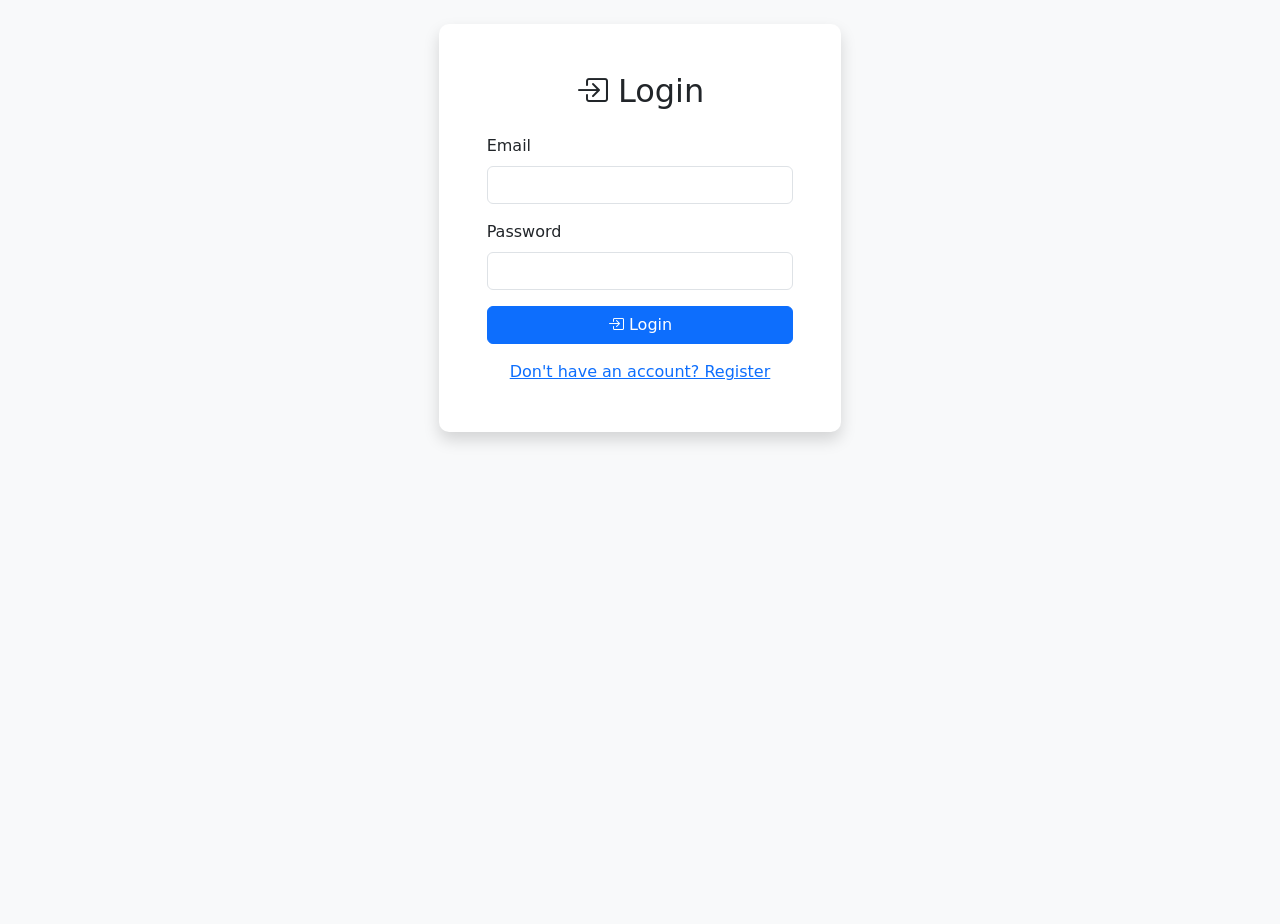
==== frontend/index.html @ fdb64521 "+ front/html: add index.html implementation" ====
<!DOCTYPE html>
<html lang="en">
<head>
    <meta charset="UTF-8">
    <meta name="viewport" content="width=device-width, initial-scale=1.0">
    <title>Reverse Gantt - Project Management</title>
    <link href="https://cdn.jsdelivr.net/npm/bootstrap@5.3.0/dist/css/bootstrap.min.css" rel="stylesheet">
    <link href="https://cdn.jsdelivr.net/npm/bootstrap-icons@1.10.0/font/bootstrap-icons.css" rel="stylesheet">
    <link href="css/style.css" rel="stylesheet">
</head>
<body>
    <nav class="navbar navbar-expand-lg navbar-dark bg-primary" id="main-nav"></nav>

    <div class="toast-container position-fixed top-0 end-0 p-3"></div>

    <div id="app-content" class="container-fluid mt-4">
        <div id="login-page" class="auth-page"></div>
        <div id="register-page" class="auth-page"></div>
        <div id="projects-page"></div>
        <div id="project-details-page"></div>
        <div id="teachers-page"></div>
        <div id="task-details-page"></div>
    </div>

    <div id="modals-container"></div>

    <script src="https://cdn.jsdelivr.net/npm/bootstrap@5.3.0/dist/js/bootstrap.bundle.min.js"></script>
    
    <!-- Core -->
    <script src="js/templates.js"></script>
    <script src="js/jwt.js"></script>
    <script src="js/api.js"></script>
    <script src="js/auth.js"></script>
    <script src="js/notifications.js"></script>
    
    <!-- Main app -->
    <script src="js/app.js"></script>
    
    <!-- Modules -->
    <script src="js/utils.js"></script>
    <script src="js/projects.js"></script>
    <script src="js/tasks.js"></script>
    <script src="js/members.js"></script>
    <script src="js/gantt.js"></script>
    <script src="js/reviews.js"></script>
    <script src="js/export.js"></script>
    <script src="js/teachers.js"></script>
    <script src="js/artifacts.js"></script>
    <script src="js/settings.js"></script>
</body>
</html>
---- frontend/css/style.css ----
body {
    background-color: #f8f9fa;
    min-height: 100vh;
}

.auth-page {
    min-height: 100vh;
    display: flex;
    align-items: center;
    justify-content: center;
}

.card {
    border: none;
    border-radius: 10px;
}

.navbar-brand {
    font-weight: bold;
}

#main-nav {
    display: none;
}

.project-card {
    transition: transform 0.2s;
    cursor: pointer;
}

.project-card:hover {
    transform: translateY(-5px);
    box-shadow: 0 4px 8px rgba(0,0,0,0.1);
}

#projects-filter {
    display: none;
}

.task-item {
    border-left: 3px solid #007bff;
    padding-left: 15px;
    margin-bottom: 10px;
}

.task-item.critical {
    border-left-color: #dc3545;
}

.task-item.completed {
    opacity: 0.6;
}

.member-badge {
    display: inline-block;
    margin-right: 5px;
    margin-bottom: 5px;
}

.leader-badge {
    background-color: #ffc107;
    color: #000;
}

.status-badge {
    padding: 4px 8px;
    border-radius: 4px;
    font-size: 0.85em;
}

.status-planned {
    background-color: #6c757d;
    color: white;
}

.status-in-progress {
    background-color: #0d6efd;
    color: white;
}

.status-completed {
    background-color: #198754;
    color: white;
}

.status-blocked {
    background-color: #dc3545;
    color: white;
}

.dependency-item {
    padding: 8px;
    background-color: #f8f9fa;
    border-radius: 4px;
    margin-bottom: 5px;
    display: flex;
    justify-content: space-between;
    align-items: center;
}

.btn-action {
    padding: 2px 8px;
    font-size: 0.85em;
}

#toast {
    min-width: 300px;
}

.toast-container {
    z-index: 11;
}

.hidden {
    display: none !important;
}

#register-page,
#projects-page,
#project-details-page,
#teachers-page,
#task-details-page {
    display: none;
}

#login-error,
#register-error {
    display: none;
}

#nav-teachers {
    display: none;
}

#project-form-leader-group,
#task-form-hardness-group,
#task-form-status-group,
#task-form-dates-group,
#task-form-owner-group {
    display: none;
}

#reverse-schedule-result {
    display: none;
}

.gantt-container {
    background: #fff;
    border: 1px solid #dee2e6;
    border-radius: 6px;
    padding: 16px;
}

.gantt-chart {
    position: relative;
    min-height: 200px;
    overflow-x: auto;
}

.gantt-time-scale {
    position: relative;
    background: #f8f9fa;
    border-bottom: 2px solid #dee2e6;
    margin-bottom: 10px;
}

.gantt-time-marker {
    position: absolute;
    border-left: 1px solid #adb5bd;
    height: 100%;
}

.gantt-time-label {
    position: absolute;
    top: 5px;
    left: 2px;
    font-size: 10px;
    color: #6c757d;
    white-space: nowrap;
    background: #f8f9fa;
    padding: 0 2px;
}

.gantt-row {
    position: relative;
    height: 42px;
    margin-bottom: 10px;
}

.gantt-bar {
    position: absolute;
    height: 22px;
    background: #0d6efd;
    color: #fff;
    border-radius: 4px;
    padding: 2px 6px;
    font-size: 12px;
    display: flex;
    align-items: center;
    overflow: hidden;
    white-space: nowrap;
    text-overflow: ellipsis;
    z-index: 2;
    box-shadow: 0 1px 3px rgba(0,0,0,0.2);
}

.gantt-bar.critical {
    background: #dc3545;
}

.gantt-bar-label {
    pointer-events: none;
}

.gantt-bar-label small {
    font-size: 10px;
    opacity: 0.8;
}

.gantt-row-caption {
    position: absolute;
    top: 26px;
    left: 0;
    font-size: 12px;
    color: #6c757d;
    z-index: 2;
}

.gantt-dependencies-layer {
    position: absolute;
    top: 30px;
    left: 0;
    width: 100%;
    height: calc(100% - 30px);
    pointer-events: none;
    z-index: 1;
}

.notification-dropdown {
    padding: 0;
    width: 350px;
    max-height: 400px;
    overflow-y: auto;
}

.notification-dropdown .dropdown-header {
    background-color: #f8f9fa;
    border-bottom: 1px solid #dee2e6;
    padding: 10px 15px;
}

.notification-dropdown .dropdown-item {
    padding: 10px 15px;
    border-bottom: 1px solid #f0f0f0;
    white-space: normal;
}

.notification-dropdown .dropdown-item:last-child {
    border-bottom: none;
}

.notification-dropdown .dropdown-item:hover {
    background-color: #f8f9fa;
}

.notification-dropdown .dropdown-item.bg-light {
    background-color: #e8f4fd !important;
}

.notification-icon {
    flex-shrink: 0;
}

.notification-title {
    line-height: 1.3;
}

.notification-message {
    line-height: 1.3;
    max-width: 250px;
}

#notification-badge {
    font-size: 0.65rem;
    padding: 0.25em 0.5em;
    display: none;
}

@keyframes bell-shake {
    0% { transform: rotate(0); }
    15% { transform: rotate(10deg); }
    30% { transform: rotate(-10deg); }
    45% { transform: rotate(8deg); }
    60% { transform: rotate(-8deg); }
    75% { transform: rotate(4deg); }
    85% { transform: rotate(-4deg); }
    100% { transform: rotate(0); }
}

.bell-animate {
    animation: bell-shake 0.5s ease-in-out;
}
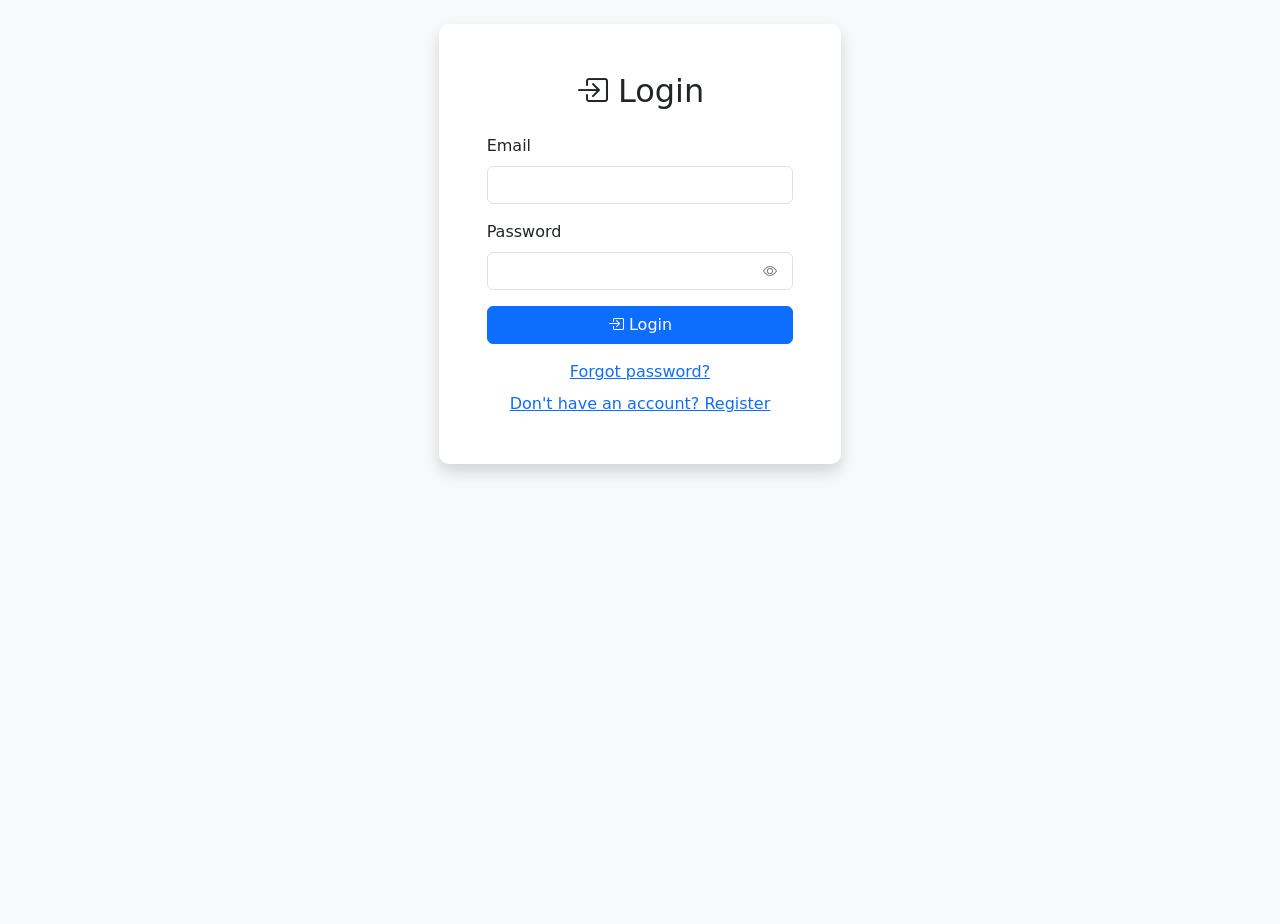
==== commit 480e909d: "+ added reset password feature" ====
--- a/frontend/index.html
+++ b/frontend/index.html
@@ -47,5 +47,8 @@
     <script src="js/teachers.js"></script>
     <script src="js/artifacts.js"></script>
     <script src="js/settings.js"></script>
+    <script src="js/password_reset.js"></script>
+    <script src="js/teacher_password_reset.js"></script>
+    <script src="js/password_visibility.js"></script>
 </body>
 </html>
--- a/frontend/css/style.css
+++ b/frontend/css/style.css
@@ -1,6 +1,39 @@
 body {
     background-color: #f8f9fa;
     min-height: 100vh;
+}
+
+/* Password visibility toggle */
+.password-input-container {
+    position: relative;
+}
+
+.password-input-container input[type="password"],
+.password-input-container input[type="text"] {
+    padding-right: 2.5rem;
+}
+
+.password-toggle-btn {
+    position: absolute;
+    right: 0.5rem;
+    top: 50%;
+    transform: translateY(-50%);
+    border: none;
+    background: transparent;
+    color: #6c757d;
+    padding: 0.25rem 0.5rem;
+    cursor: pointer;
+    z-index: 10;
+}
+
+.password-toggle-btn:hover {
+    color: #495057;
+}
+
+.password-toggle-btn:focus {
+    outline: 2px solid #0d6efd;
+    outline-offset: 2px;
+    border-radius: 0.25rem;
 }
 
 .auth-page {
@@ -300,3 +333,91 @@
 .bell-animate {
     animation: bell-shake 0.5s ease-in-out;
 }
+
+/* Tasks table styles - clean, minimal, readable */
+.tasks-table {
+    background: white;
+    border-collapse: collapse;
+    font-size: 0.9rem;
+    table-layout: fixed;
+    width: 100%;
+}
+
+.tasks-table thead th {
+    border-bottom: 2px solid #dee2e6;
+    font-weight: 600;
+    color: #495057;
+    padding: 12px 8px;
+    background: white;
+    text-align: left;
+}
+
+.tasks-table tbody td {
+    padding: 12px 8px;
+    border-bottom: 1px solid #f0f0f0;
+    vertical-align: middle;
+}
+
+.tasks-table tbody tr.task-row {
+    background: white;
+    transition: background-color 0.15s ease;
+}
+
+.tasks-table tbody tr.task-row:hover {
+    background-color: #f8f9fa;
+}
+
+.tasks-table .task-title {
+    overflow: hidden;
+    text-overflow: ellipsis;
+    white-space: nowrap;
+    font-weight: 500;
+}
+
+.status-indicator {
+    flex-shrink: 0;
+}
+
+.sortable-header {
+    transition: background-color 0.15s ease;
+    white-space: nowrap;
+    overflow: visible;
+}
+
+.sortable-header:hover {
+    background-color: #f8f9fa;
+}
+
+.sortable-header > div {
+    min-width: 0;
+}
+
+.sortable-header .badge {
+    min-width: 18px;
+    text-align: center;
+    padding: 2px 4px;
+}
+
+.sort-remove-btn {
+    opacity: 0.6;
+    transition: opacity 0.15s ease;
+    display: inline-flex;
+    align-items: center;
+    flex-shrink: 0;
+}
+
+.sort-remove-btn:hover {
+    opacity: 1;
+}
+
+.sort-remove-btn i {
+    font-size: 0.9rem;
+}
+
+.gantt-resizer {
+    transition: background-color 0.2s ease;
+}
+
+.gantt-resizer:hover {
+    background: #adb5bd;
+}
